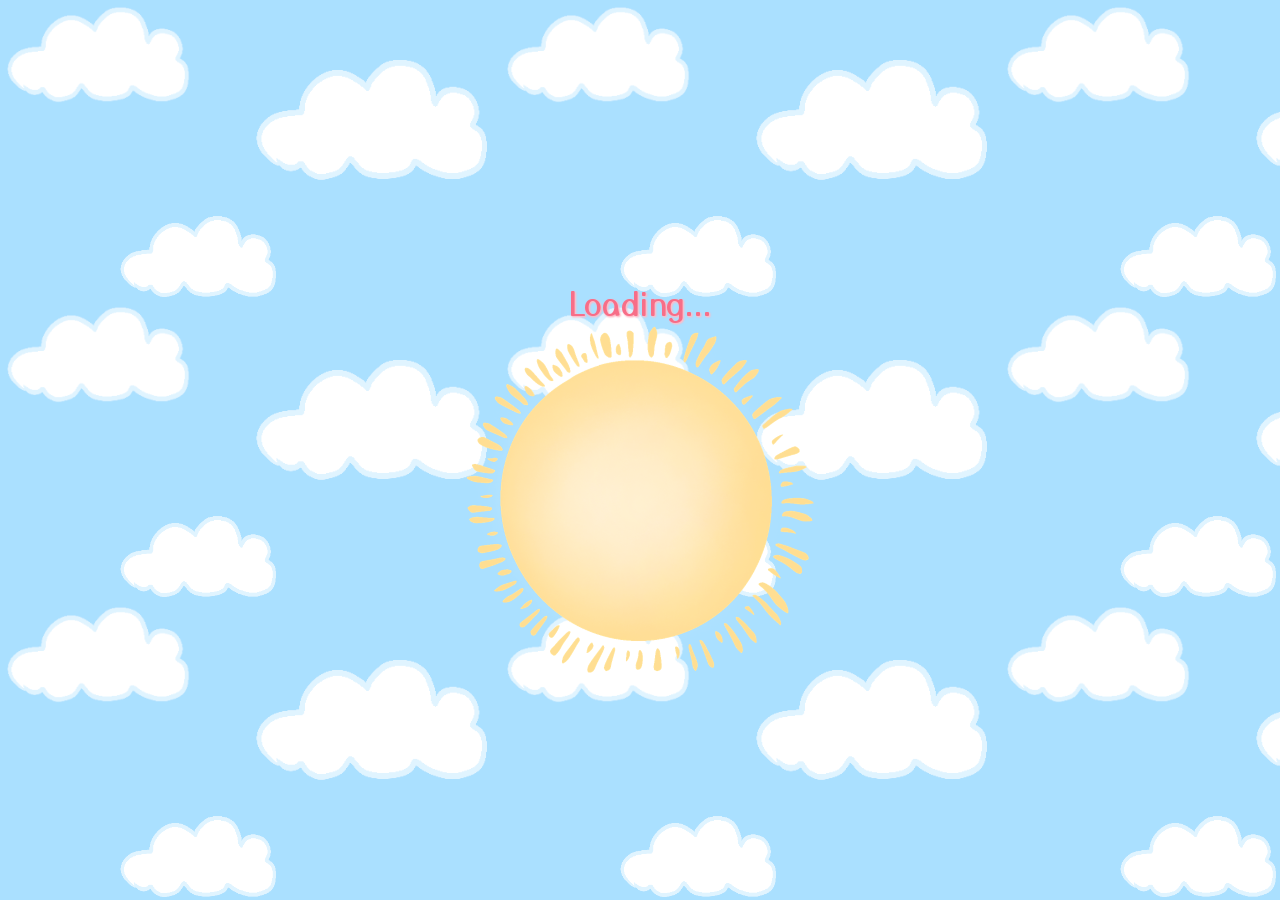
==== index.html @ f9530647 "rename" ====
<!DOCTYPE html>
<head>
    <link rel="preconnect" href="https://fonts.gstatic.com">
    <link href="https://fonts.googleapis.com/css2?family=Yusei+Magic&display=swap" rel="stylesheet">
    <link rel="stylesheet" href="https://cdnjs.cloudflare.com/ajax/libs/font-awesome/4.7.0/css/font-awesome.min.css">
    <link rel="stylesheet" href="lightVars.css">
    <link rel="stylesheet" href="main.css">
    <link rel="stylesheet" href="hamburger.css">
    <script src="https://alfital1.github.io/RixiStuff/sparkles.js" type="text/javascript"></script>
    <script src="main.js"></script>
</head>
<meta name="viewport" content="width=device-width, height=device-height, initial-scale=1.0">
<body>
    <div class="stage">
        <div class="box bounce-4">
            <span>Loading...</span>
            <img src="images/Light.png">
        </div>
    </div>
    <div class="websiteContent noDisplay">
        <header class="header">
            <div class="MenuTitle">
                <img src="images/titleLight.png">
            </div>
            <input class="menu-btn" type="checkbox" id="menu-btn" />
            <label class="menu-icon" for="menu-btn"><span class="navicon"></span></label>
            <div class="ModeToggle">
                <a id="ColorsToggle">
                    <span id="ModeText">
                        Dark Mode
                    </span>
                    <img src="images/modeLight.png">
                </a>
            </div>
            <ul class="menu">
              <li>
                <a href="#">
                    <span>Home</span>
                    <img src="images/CloudLight.png">
                </a>
              </li>
              <li>
                <a href="#AboutMe">
                    <span>About Me</span>
                    <img src="images/CloudLight.png">
                </a>
              </li>
              <li>
                <a href="#Portfolio">
                    <span>Portfolio</span>
                    <img src="images/CloudLight.png">
                </a>
              </li>
              <li>
                <a id="hrfContactMe">
                    <span>Contact Me</span>
                    <img src="images/CloudLight.png">
                </a>
              </li>
              <li>
                <a id="hrfSocials">
                    <span>Socials</span>
                    <img src="images/CloudLight.png">
                </a>
              </li>
            </ul>
            
        </header>

        <div class="Home">
            <div class="CharacterPic sparkles-always">
                <img src="images/characterLight.png">
            </div>
            <div class="MainContent sparkles-always">
                <img class="Sun" src="images/Light.png">
                <img class="HelloText" src="images/helloLight.png">
                <div class="HomeContent">
                    My Name is Tuire Nissinen
                    <br>
                    I'm a front end developer
                    <br>
                    based in Espoo, Finland.
                </div>
            </div>
        </div>

        <a name="AboutMe"></a>
        <div class="Divider"></div>
        <div class="AboutMe">
            <div class="HalfSunContainerTop">
                <img src="images/HalfLight.png">
                <span>About Me</span>
            </div>
            <div class="ContentHolder">
                <div class="Content">
                    <center><h1>Hello again!👋</h1></center>
                    <pre>
                        
My name is Tuire Nissinen. I am 29-year-old Front End Developer based in Espoo, Finland. I love learning and experimenting with new ways to move pixels around. On my free time you can find me on long walks with my dog🐶 or slashing noobs (very much being one myself🧙‍♀️) in Dota 2. With quite a bit of customer service experience aquired I can handle anybody. Don't be afraid to hit me up!
                    </pre>
                    <h2>🏫Education</h2>
                    <pre><ul class="UlStyle"><li>👩‍💻Currently studying Vocational Qualification in Business Information Technology at Taitotalo, Finland 2019-ongoing</li>   <li>💆‍♀️Certificate of Vocational Qualification in Beauty Care at Omnia, 120 credits, Finland, 2013-2015</li>  <li>👩‍🎓High School Graduate at Tapiolan Aikuislukio, Finland, 2010</li></ul>
                    </pre>
                    <h2>👩‍💼Work History</h2>
                    <pre><ul class="UlStyle"><li>🍑Sales Assistant, Alepa Supermarket, Finland 2010-2016</li>   <li>🛫Sales Executive, Aps Air Parts, Services & Supplies, Israel 2016-2019</li></ul></pre>
                </div>
            </div>
        </div>

        <a name="Portfolio"></a>
        <div class="Divider"></div>
        <div class="Portfolio">
            <div class="HalfSunContainerTop">
                <img src="images/HalfLight.png">
                <span>Portfolio</span>
            </div>
            <div class="ContentHolder">
                <div class="Content">
                    <div class="PortfolioImg">
                        <div>
                            <h1>See some of my work below. 👇</h1>
                            <br>
                        </div>
                        <div>
                            <a href="https://sugarixi.github.io/" target="_blank"><img src="images/portfoliopic1.png"></a>
                            <a href="https://tuirenissinen.github.io/" target="_blank"><img src="images/portfoliopic2.png"></a>
                            <img src="images/portfoliopicWIPLight.png">
                            <img src="images/portfoliopicWIPLight.png">
                            <img src="images/portfoliopicWIPLight.png">
                            <img src="images/portfoliopicWIPLight.png">
                        </div>
                    </div>
                </div>
            </div>
            <div class="BottomImg">
                <img src="images/BottompicLight.png">
            </div>
        </div>
        <div class="DividerSmall">
            © Graphics By Tuire Nissinen and <a href="https://www.instagram.com/devilyche/" target="_blank">Tia Falck</a>
        </div>

        <!-- The Modal -->
        <div id="myModal" class="modal">
            <!-- Modal content -->
            <form target="_blank" action="https://formsubmit.co/sugarixi@gmail.com" method="POST">
                <div class="modal-content">
                    <span class="close">&times;</span>
                    <div class="CloudContainer">
                        <span>Contact Me</span>
                        <img src="images/CloudLight.png">
                    </div>

                    <div class="InfoContainer">
                        <div class="Info">
                            <input type="text" placeholder="Name" name="Name" />
                            <input type="email" placeholder="Email" name="Email" />
                            <input type="text" placeholder="Phone" name="Phone" />
                        </div>
                        <div class="Info">
                            <textarea placeholder="Your Message" name="Message"></textarea>
                        </div>
                    </div>

                    <div class="ButtonsContainer">
                        <button type="submit">Submit</button>
                        <button type="reset">Clear</button>
                    </div>
                </div>
            </form>
        </div>
    </div>
</body>
</html>
---- lightVars.css ----
:root {
    --palette1: #FFDF9B;
    --palette2: #F76E88;
    --palette3: #FFBBC7;
    --palette4: #B6DFFF;
    --palette5: #E4F3FF;
    --palette6: #FFFFFF;
    --palette6op: #FFFFFF90;
    --bgWallpaper: url("images/wallpaperLight.png");
    --bgContactme: url("images/contactLight.png");
  }
---- main.css ----
html {
    scroll-behavior: smooth;
    font-family: 'Yusei Magic', sans-serif;
}

body {
    background-image: var(--bgWallpaper);
    height: 100vh;
    margin: 0;
    padding: 0;
}

::-webkit-scrollbar {
    width: 20px;
}

::-webkit-scrollbar-track {
    box-shadow: inset 0 0 5px var(--palette6);
}

::-webkit-scrollbar-thumb {
    background: var(--palette3);
}

::-webkit-scrollbar-thumb:hover {
    background: var(--palette2); 
}

a {
    cursor: pointer;
}

.TopMenu {
    background-color: var(--palette1);
    width: 100%;
    height: 10vh;
    display: flex;
    justify-content: space-between;
    position: fixed;
    top: 0;
    z-index: 2;
}

.MenuTitle {
    height: 100%;
    padding-left: 1vw;
}

.ModeToggle {
    height: 100%;
    display: flex;
    align-items: center;
    justify-content: center;
    padding-right: 1vw;
}

.Menu {
    width: 100%;
    height: 100%;
    display: flex;
    justify-content: space-evenly;
}

.Socials {
    background-color: var(--palette1);
    position: absolute;
    right: 0;
    top: 10vh;
    padding: 1vh 1vw;
    display: none;
    border-bottom-left-radius: 25%;
    border-bottom-right-radius: 25%;
}

.fa-facebook {
    background: #3B5998;
    color: white;
  }

.fa-instagram {
    background: #125688;
    color: white;
 }

.fa-linkedin {
    background: #007bb5;
    color: white;
}

.fa-whatsapp {
    background-color: #25d366;
    color: white;
}

.fa {
    padding: 20px;
    font-size: 30px;
    width: 30px;
    text-align: center;
    text-decoration: none;
    border-radius: 50%;
  }

.fa:hover {
    opacity: 0.7;
}

.Home {
    padding-top: 10vh;
    display: flex;
    align-items: center;
    justify-content: center;
    height: 85vh;
    position: relative;
}

.CharacterPic {
    padding-right: 3vw;
}

.MainContent {
    position: relative;
}

.Sun {
    position: absolute;
    top: 0;
    left: 0;
    z-index: -1;
}

.HelloText {
    padding-top: 5vh;
    padding-bottom: 5vh;
}

.HomeContent {
    display: flex;
    justify-content: center;
    font-size: min(4vw,4vh);
    color: var(--palette2);
    text-align: center;
    height: 30vh;
    text-shadow: 1px 1px 2px var(--palette3), 1px 1px 2px var(--palette3);   
}

.Menu a {
    position: relative;
    text-align: center;
}

.Menu a img{
    max-height: 9vh;
    max-width: 9vw;
}

.Menu a span{
    position: absolute;
    top: 50%;
    left: 50%;
    transform: translate(-50%, -50%);
    color: var(--palette2);
    font-size: 1.2rem;

}

.ModeToggle {
    float: right;
}

.ModeToggle a {
    position: relative;
    text-align: center;
}


.ModeToggle a img{
    max-height: 9vh;
    max-width: 11vw;
}

.ModeToggle a span {
    position: absolute;
    top: 50%;
    left: 50%;
    transform: translate(-50%, -50%);
    color: var(--palette6);
    text-shadow: 0px 0px 3px #000000;
}


.MenuTitle img{
    padding-top: 1vh;
    max-height: 9vh;
    max-width: 20vw;
    min-width: 200px;
    float: left;
}


.Divider {
    width: 100%;
    height: 10vh;
    background-color: var(--palette1);
}

.DividerSmall {
    width: 100%;
    height: 5vh;
    background-color: var(--palette1);
    color: var(--palette2);
    text-align: center;
    padding-top: 1vh;
}

.DividerSmall a{
    color: inherit;
}

.AboutMe {
    position: relative;
    min-height: 85vh;
    display: flex;
    justify-content: center;
}

.Portfolio {
    position: relative;
    min-height: 85vh;
    display: flex;
    justify-content: center;
}

.HalfSunContainerTop {
    position: absolute;
    top: 0;
    z-index: 1;
}

.HalfSunContainerTop img {
    vertical-align: top;
    transform: rotate(180deg);
}

.HalfSunContainerTop span{
    position: absolute;
    top: 20%;
    left: 50%;
    transform: translate(-50%, -50%);
    color: var(--palette2);
    font-size: 2.1rem;
    text-shadow: 1px 1px 2px var(--palette3), 1px 1px 2px var(--palette3);
}

.ContentHolder {
    min-height: 85vh;
    width: 70vw;
    background-color: var(--palette6op);
    overflow: auto;
}

.Content {
    padding: 15vh 3vw 10vh 3vw;
    color: var(--palette2);
    font-size: 1.5rem;
}

.PortfolioImg {
    display: flex;
    justify-content: center;
    align-items: center;
    flex-wrap: wrap;
}

.PortfolioImg img {
    margin: 1vh 2vw;
    width: unset;
    height: unset;
    border: 3px solid var(--palette2);
}

.BottomImg img{
    height: initial;
    width: 100%;
    position: absolute;
    bottom: 0;
    left: 0;
    z-index: -1;
}

/* The Modal (background) */
.modal {
  display: none; /* Hidden by default */
  position: fixed; /* Stay in place */
  z-index: 1; /* Sit on top */
  padding-top: 100px; /* Location of the box */
  left: 0;
  top: 0;
  width: 100%; /* Full width */
  height: 100%; /* Full height */
  overflow: auto; /* Enable scroll if needed */
  background-color: rgb(0,0,0); /* Fallback color */
  background-color: rgba(0,0,0,0.4); /* Black w/ opacity */
}

/* Modal Content */
.modal-content {
    position: relative;
    background-color: var(--palette4);
    background-image: var(--bgContactme);
    background-repeat: no-repeat;
    background-position: top;
    margin: auto;
    display: flex;
    flex-direction: column;
    justify-content: space-evenly;
    border: 5px solid var(--palette1);
    width: 70vw;
    height: 70vh;
    box-shadow: 0 4px 8px 0 rgba(0,0,0,0.2),0 6px 20px 0 rgba(0,0,0,0.19);
    -webkit-animation-name: animatetop;
    -webkit-animation-duration: 0.4s;
    animation-name: animatetop;
    animation-duration: 0.4s
}

/* Add Animation */
@-webkit-keyframes animatetop {
  from {top:-300px; opacity:0} 
  to {top:0; opacity:1}
}

@keyframes animatetop {
  from {top:-300px; opacity:0}
  to {top:0; opacity:1}
}

/* The Close Button */
.close {
  color: white;
  font-size: 28px;
  font-weight: bold;
  align-self: flex-end;
  position: absolute;
  top: 0;
  padding-right: 1vw;
}

.close:hover,
.close:focus {
  color: var(--palette2);
  text-decoration: none;
  cursor: pointer;
}

.character {
    opacity: 0.3;
    position: absolute;
    z-index: 0;
}

.CloudContainer {
    z-index: 2;
    position: relative;
    height: 10vh;
}

.CloudContainer span {
    left: 50%;
    top: 35%;
    transform: translate(-50%, -50%);
    position: absolute;
    color: var(--palette2);
    z-index: 1;
    font-size: 2rem;
}

.CloudContainer img {
    left: 50%;
    top: 30%;
    width: fit-content;
    height: fit-content;
    transform: translate(-50%, -50%);
    position: absolute;
}

.InfoContainer {
    display: flex;
    justify-content: space-evenly;
    height: 30vh;
}

.Info {
    width: 30vw;
    height: 100%;
    display: flex;
    flex-direction: column;
    justify-content: space-between;
}

.Info input {
    height: 5vh;
    color: var(--palette2);
    border: 2px solid var(--palette2);
    font-size: 2rem;
}

::placeholder { /* Chrome, Firefox, Opera, Safari 10.1+ */
    color: var(--palette2);
    opacity: 1; /* Firefox */
}
  
:-ms-input-placeholder { /* Internet Explorer 10-11 */
    color: var(--palette2);
}

::-ms-input-placeholder { /* Microsoft Edge */
    color: var(--palette2);
}


.Info textarea {
    resize: none;
    height: 100%;
    color: var(--palette2);
    border: 2px solid var(--palette2);
    font-size: 2rem;
}

.ButtonsContainer {
    display: flex;
    justify-content: space-evenly;
}

.ButtonsContainer button {
    height: 5vh;
    color: var(--palette2);
    border: 2px solid var(--palette2);
    font-size: 2rem;
}

img {
    width: 100%;
    height: 100%;
}


/********loading screen.... yearight***********/
.stage {
    display: flex;
    height: 75%;
    width: 100%;
}
.box {
    align-self: flex-end;
    animation-duration: 1.5s;
    animation-iteration-count: infinite;
    margin: 0 auto 0 auto;
    transform-origin: bottom;
    display: flex;
    justify-content: center;    
    align-items: center;
    flex-direction: column;
    font-size: 2rem;
    color: var(--palette2);
    font-size: 2rem;
    text-shadow: 1px 1px 2px var(--palette3), 1px 1px 2px var(--palette3);
}
.box img {
    height: 50%;
    width: 50%;
}
.bounce-4 {
    animation-name: bounce-4;
    animation-timing-function: ease;
}
@keyframes bounce-4 {
    0%   { transform: scale(1,1)    translateY(0); }
    25%  { transform: scale(1.1,.9) translateY(0); }
    55%  { transform: scale(.9,1.1) translateY(-100px); }
    75%  { transform: scale(1,1)    translateY(0); }
    100% { transform: scale(1,1)    translateY(0); }
}

.noDisplay {
    display: none;
}

.websiteContent {
    animation: fadeIn ease 1s;
    -webkit-animation: fadeIn ease 1s;
    -moz-animation: fadeIn ease 1s;
    -o-animation: fadeIn ease 1s;
    -ms-animation: fadeIn ease 1s;
}

@keyframes fadeIn {
    0% {opacity:0;}
    100% {opacity:1;}
    }

@media (max-width: 70em) {
    .CharacterPic {
        display: none;
    }
    .ContentHolder {
        width: 100vw;
    }
    .ModeToggle {
        padding-top: 10px;
    }
}

pre {
    white-space: pre-wrap;       /* Since CSS 2.1 */
    white-space: -moz-pre-wrap;  /* Mozilla, since 1999 */
    white-space: -pre-wrap;      /* Opera 4-6 */
    white-space: -o-pre-wrap;    /* Opera 7 */
    word-wrap: break-word;       /* Internet Explorer 5.5+ */
    font-family: inherit;
}

.UlStyle {
    list-style: none;
}
---- hamburger.css ----
/* header */
  
  .header {
    background-color: var(--palette1);
    box-shadow: 1px 1px 4px 0 rgba(0,0,0,.1);
    position: fixed;
    width: 100%;
    z-index: 3;
  }
  
  .header ul {
    margin: 0;
    padding: 0;
    list-style: none;
    overflow: hidden;
    background-color: var(--palette1);
  }
  
  .header li a {
    display: block;
    padding: 20px 20px;
    text-decoration: none;
  }
  
  .header li a:hover,
  .header .menu-btn:hover {
    background-color: var(--palette1);
  }
  
  .header .logo {
    display: block;
    float: left;
    font-size: 2em;
    padding: 10px 20px;
    text-decoration: none;
  }
  
  /* menu */
  
  .header .menu {
    clear: both;
    max-height: 0;
    transition: max-height .2s ease-out;
  }
  
  /* menu icon */
  
  .header .menu-icon {
    cursor: pointer;
    display: inline-block;
    float: right;
    padding: 28px 20px;
    position: relative;
    user-select: none;
  }
  
  .header .menu-icon .navicon {
    background: var(--palette3);
    display: block;
    height: 2px;
    position: relative;
    transition: background .2s ease-out;
    width: 18px;
  }
  
  .header .menu-icon .navicon:before,
  .header .menu-icon .navicon:after {
    background: var(--palette3);
    content: '';
    display: block;
    height: 100%;
    position: absolute;
    transition: all .2s ease-out;
    width: 100%;
  }
  
  .header .menu-icon .navicon:before {
    top: 5px;
  }
  
  .header .menu-icon .navicon:after {
    top: -5px;
  }
  
  /* menu btn */
  
  .header .menu-btn {
    display: none;
  }
  
  .header .menu-btn:checked ~ .menu {
    max-height: 100vh;
  }
  
  .header .menu-btn:checked ~ .menu-icon .navicon {
    background: transparent;
  }
  
  .header .menu-btn:checked ~ .menu-icon .navicon:before {
    transform: rotate(-45deg);
  }
  
  .header .menu-btn:checked ~ .menu-icon .navicon:after {
    transform: rotate(45deg);
  }
  
  .header .menu-btn:checked ~ .menu-icon:not(.steps) .navicon:before,
  .header .menu-btn:checked ~ .menu-icon:not(.steps) .navicon:after {
    top: 0;
  }
  
  /* 70em = 1120px */
  
  @media (min-width: 70em) {
    .header li {
      float: left;
    }
    .header li a {
      padding: 0;
    }
    .header .menu {
      clear: none;
      float: right;
      max-height: none;
    }
    .header .menu-icon {
      display: none;
    }
  }
  
.menu a {
    position: relative;
    text-align: center;
}

.menu a img{
    max-height: 9vh;
    max-width: 9vw;
}

.menu a span{
    position: absolute;
    top: 50%;
    left: 50%;
    transform: translate(-50%, -50%);
    color: var(--palette2);
    font-size: 1.2rem;

}
@media (max-width: 70em) {
    .menu a img {
        max-width: 20vw;
    }
}
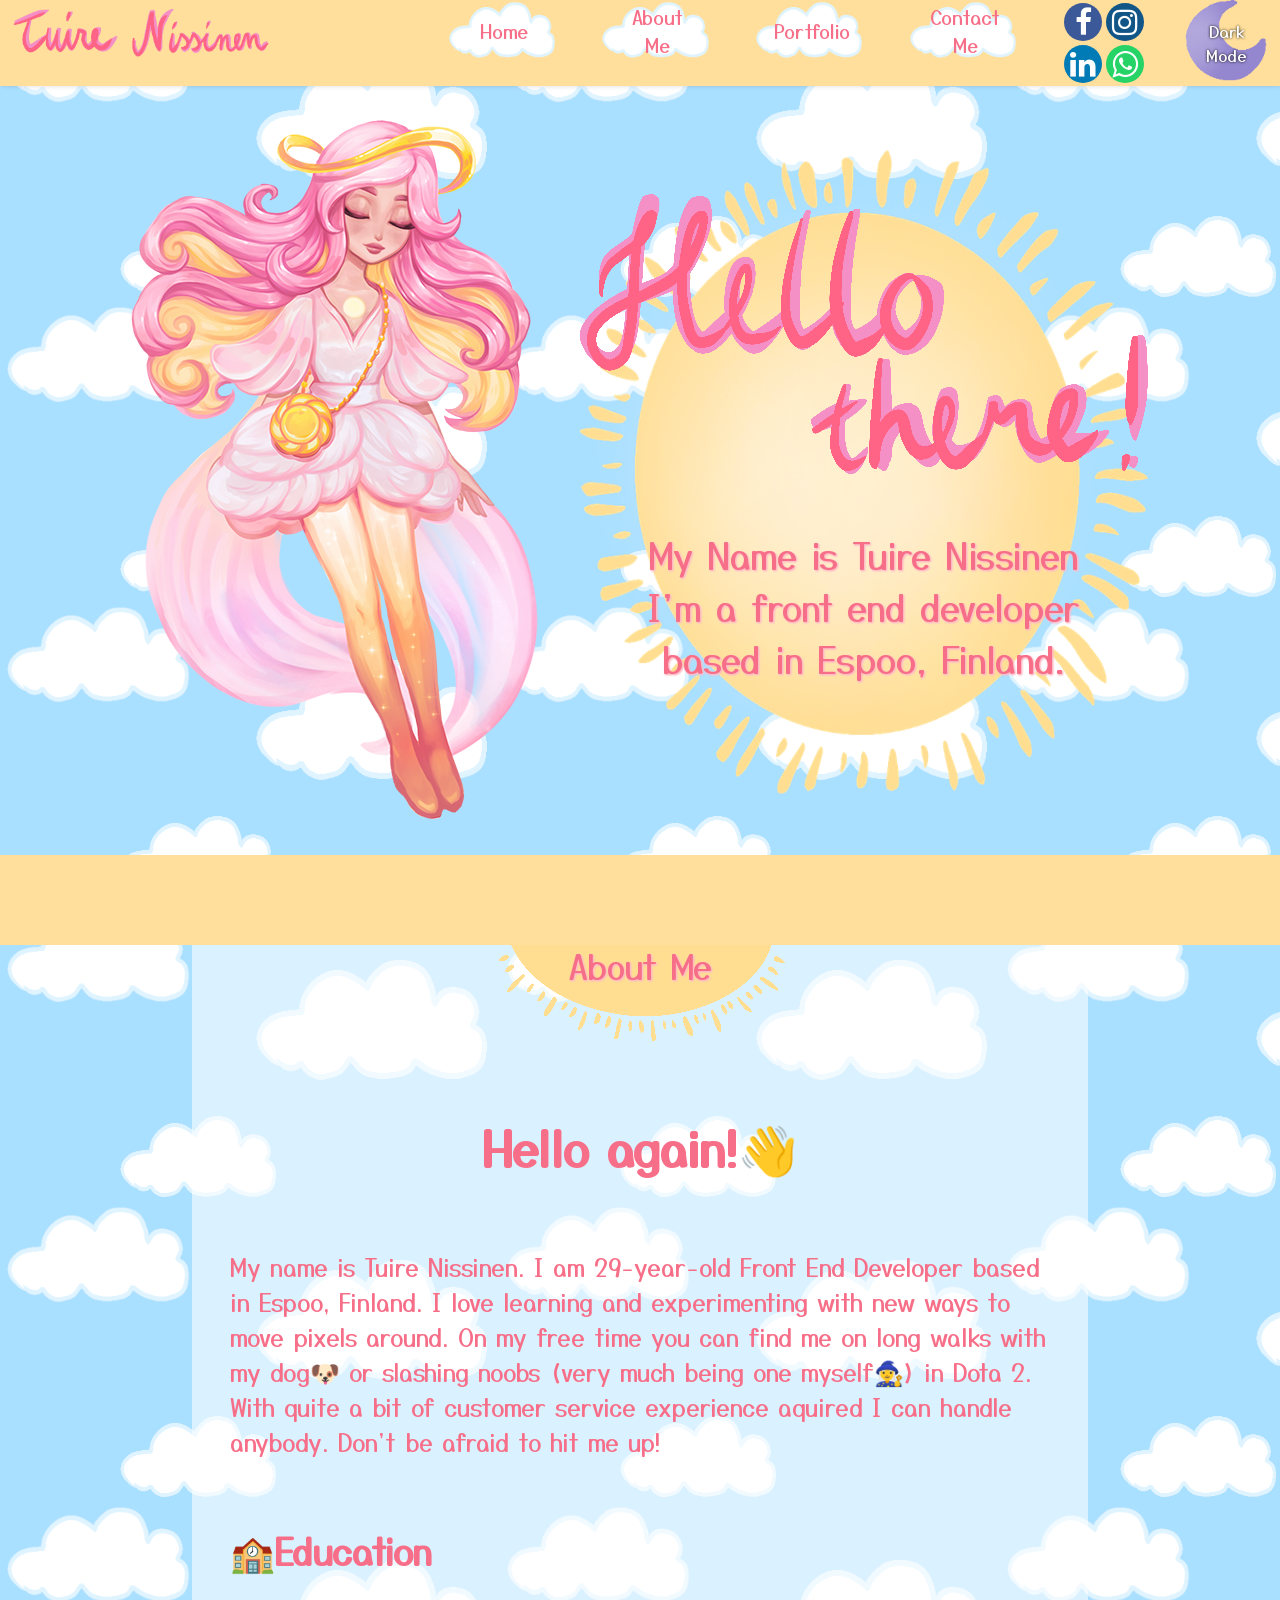
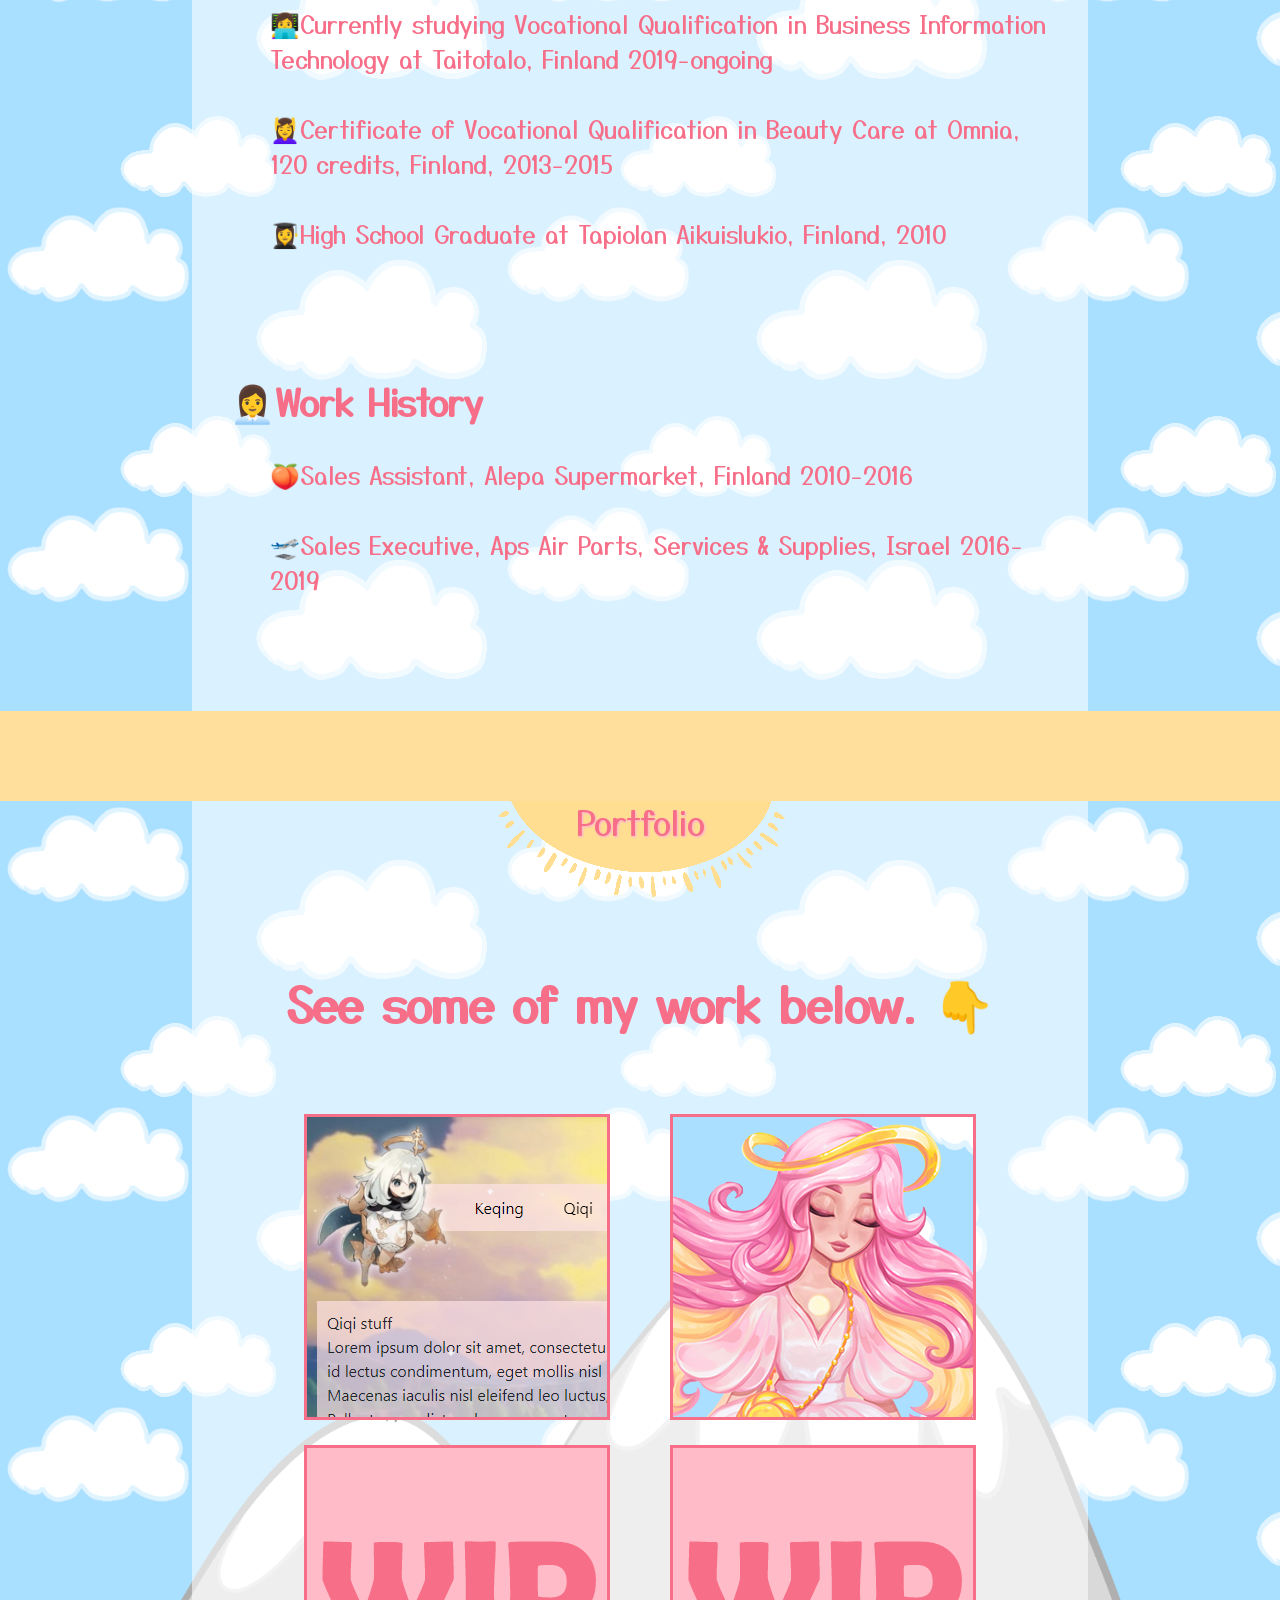
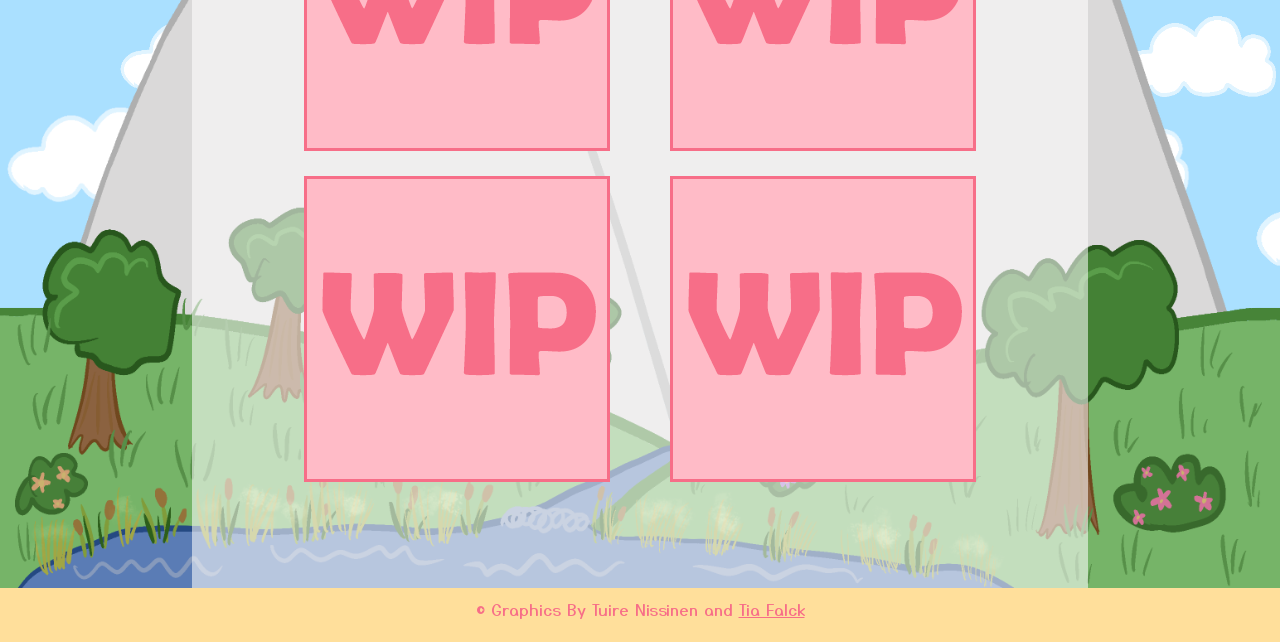
==== commit 3961d94d: "remove loading" ====
--- a/index.html
+++ b/index.html
@@ -11,13 +11,7 @@
 </head>
 <meta name="viewport" content="width=device-width, height=device-height, initial-scale=1.0">
 <body>
-    <div class="stage">
-        <div class="box bounce-4">
-            <span>Loading...</span>
-            <img src="images/Light.png">
-        </div>
-    </div>
-    <div class="websiteContent noDisplay">
+    <div class="websiteContent">
         <header class="header">
             <div class="MenuTitle">
                 <img src="images/titleLight.png">
@@ -58,10 +52,26 @@
                 </a>
               </li>
               <li>
-                <a id="hrfSocials">
-                    <span>Socials</span>
-                    <img src="images/CloudLight.png">
-                </a>
+                <div class="SocialsContainer">
+                    <table>
+                        <tr>
+                            <td>
+                                <a href="https://www.facebook.com/tuire.nissinen.9" target="_blank" class="fa fa-facebook"></a>
+                            </td>
+                            <td>
+                                <a href="https://www.instagram.com/sugarixi/" target="_blank" class="fa fa-instagram"></a>
+                            </td>
+                        </tr>
+                        <tr>
+                            <td>
+                                <a href="https://www.linkedin.com/in/tuire-nissinen-284756204/" target="_blank" class="fa fa-linkedin"></a>
+                            </td>
+                            <td>
+                                <a href="https://wa.me/358452542229" target="_blank" class="fa fa-whatsapp"></a>
+                            </td>
+                        </tr>
+                    </table>
+                </div>
               </li>
             </ul>
             
@@ -71,7 +81,7 @@
             <div class="CharacterPic sparkles-always">
                 <img src="images/characterLight.png">
             </div>
-            <div class="MainContent sparkles-always">
+            <div class="MainContent">
                 <img class="Sun" src="images/Light.png">
                 <img class="HelloText" src="images/helloLight.png">
                 <div class="HomeContent">
@@ -143,7 +153,7 @@
         <!-- The Modal -->
         <div id="myModal" class="modal">
             <!-- Modal content -->
-            <form target="_blank" action="https://formsubmit.co/sugarixi@gmail.com" method="POST">
+            <form target="_blank" action="https://formsubmit.co/f6f50882507d473a5b1bf310922e50ae " method="POST">
                 <div class="modal-content">
                     <span class="close">&times;</span>
                     <div class="CloudContainer">
--- a/main.css
+++ b/main.css
@@ -61,15 +61,13 @@
     justify-content: space-evenly;
 }
 
-.Socials {
-    background-color: var(--palette1);
-    position: absolute;
-    right: 0;
-    top: 10vh;
-    padding: 1vh 1vw;
-    display: none;
-    border-bottom-left-radius: 25%;
-    border-bottom-right-radius: 25%;
+.SocialsContainer {
+    display: flex;
+    justify-content: center;
+}
+
+.SocialsContainer a {
+    padding: 4px !important;
 }
 
 .fa-facebook {
@@ -144,26 +142,6 @@
     text-shadow: 1px 1px 2px var(--palette3), 1px 1px 2px var(--palette3);   
 }
 
-.Menu a {
-    position: relative;
-    text-align: center;
-}
-
-.Menu a img{
-    max-height: 9vh;
-    max-width: 9vw;
-}
-
-.Menu a span{
-    position: absolute;
-    top: 50%;
-    left: 50%;
-    transform: translate(-50%, -50%);
-    color: var(--palette2);
-    font-size: 1.2rem;
-
-}
-
 .ModeToggle {
     float: right;
 }
@@ -173,6 +151,9 @@
     text-align: center;
 }
 
+.menu li {
+    padding-right: 3vw;
+}
 
 .ModeToggle a img{
     max-height: 9vh;
@@ -270,6 +251,7 @@
     justify-content: center;
     align-items: center;
     flex-wrap: wrap;
+    text-align: center;
 }
 
 .PortfolioImg img {
@@ -277,6 +259,10 @@
     width: unset;
     height: unset;
     border: 3px solid var(--palette2);
+}
+
+.PortfolioImg img:hover {
+    opacity: 0.5;
 }
 
 .BottomImg img{
@@ -344,6 +330,7 @@
   position: absolute;
   top: 0;
   padding-right: 1vw;
+  z-index: 3;
 }
 
 .close:hover,
@@ -363,6 +350,7 @@
     z-index: 2;
     position: relative;
     height: 10vh;
+    text-align: center;
 }
 
 .CloudContainer span {
@@ -402,7 +390,8 @@
     height: 5vh;
     color: var(--palette2);
     border: 2px solid var(--palette2);
-    font-size: 2rem;
+    font-size: 2em;
+    background-color: var(--palette6);
 }
 
 ::placeholder { /* Chrome, Firefox, Opera, Safari 10.1+ */
@@ -425,6 +414,7 @@
     color: var(--palette2);
     border: 2px solid var(--palette2);
     font-size: 2rem;
+    background-color: var(--palette6);
 }
 
 .ButtonsContainer {
@@ -437,67 +427,13 @@
     color: var(--palette2);
     border: 2px solid var(--palette2);
     font-size: 2rem;
+    background-color: var(--palette6);
 }
 
 img {
     width: 100%;
     height: 100%;
 }
-
-
-/********loading screen.... yearight***********/
-.stage {
-    display: flex;
-    height: 75%;
-    width: 100%;
-}
-.box {
-    align-self: flex-end;
-    animation-duration: 1.5s;
-    animation-iteration-count: infinite;
-    margin: 0 auto 0 auto;
-    transform-origin: bottom;
-    display: flex;
-    justify-content: center;    
-    align-items: center;
-    flex-direction: column;
-    font-size: 2rem;
-    color: var(--palette2);
-    font-size: 2rem;
-    text-shadow: 1px 1px 2px var(--palette3), 1px 1px 2px var(--palette3);
-}
-.box img {
-    height: 50%;
-    width: 50%;
-}
-.bounce-4 {
-    animation-name: bounce-4;
-    animation-timing-function: ease;
-}
-@keyframes bounce-4 {
-    0%   { transform: scale(1,1)    translateY(0); }
-    25%  { transform: scale(1.1,.9) translateY(0); }
-    55%  { transform: scale(.9,1.1) translateY(-100px); }
-    75%  { transform: scale(1,1)    translateY(0); }
-    100% { transform: scale(1,1)    translateY(0); }
-}
-
-.noDisplay {
-    display: none;
-}
-
-.websiteContent {
-    animation: fadeIn ease 1s;
-    -webkit-animation: fadeIn ease 1s;
-    -moz-animation: fadeIn ease 1s;
-    -o-animation: fadeIn ease 1s;
-    -ms-animation: fadeIn ease 1s;
-}
-
-@keyframes fadeIn {
-    0% {opacity:0;}
-    100% {opacity:1;}
-    }
 
 @media (max-width: 70em) {
     .CharacterPic {
@@ -509,6 +445,9 @@
     .ModeToggle {
         padding-top: 10px;
     }
+    .HomeContent {
+        font-size: min(6vw,6vh);
+    }
 }
 
 pre {
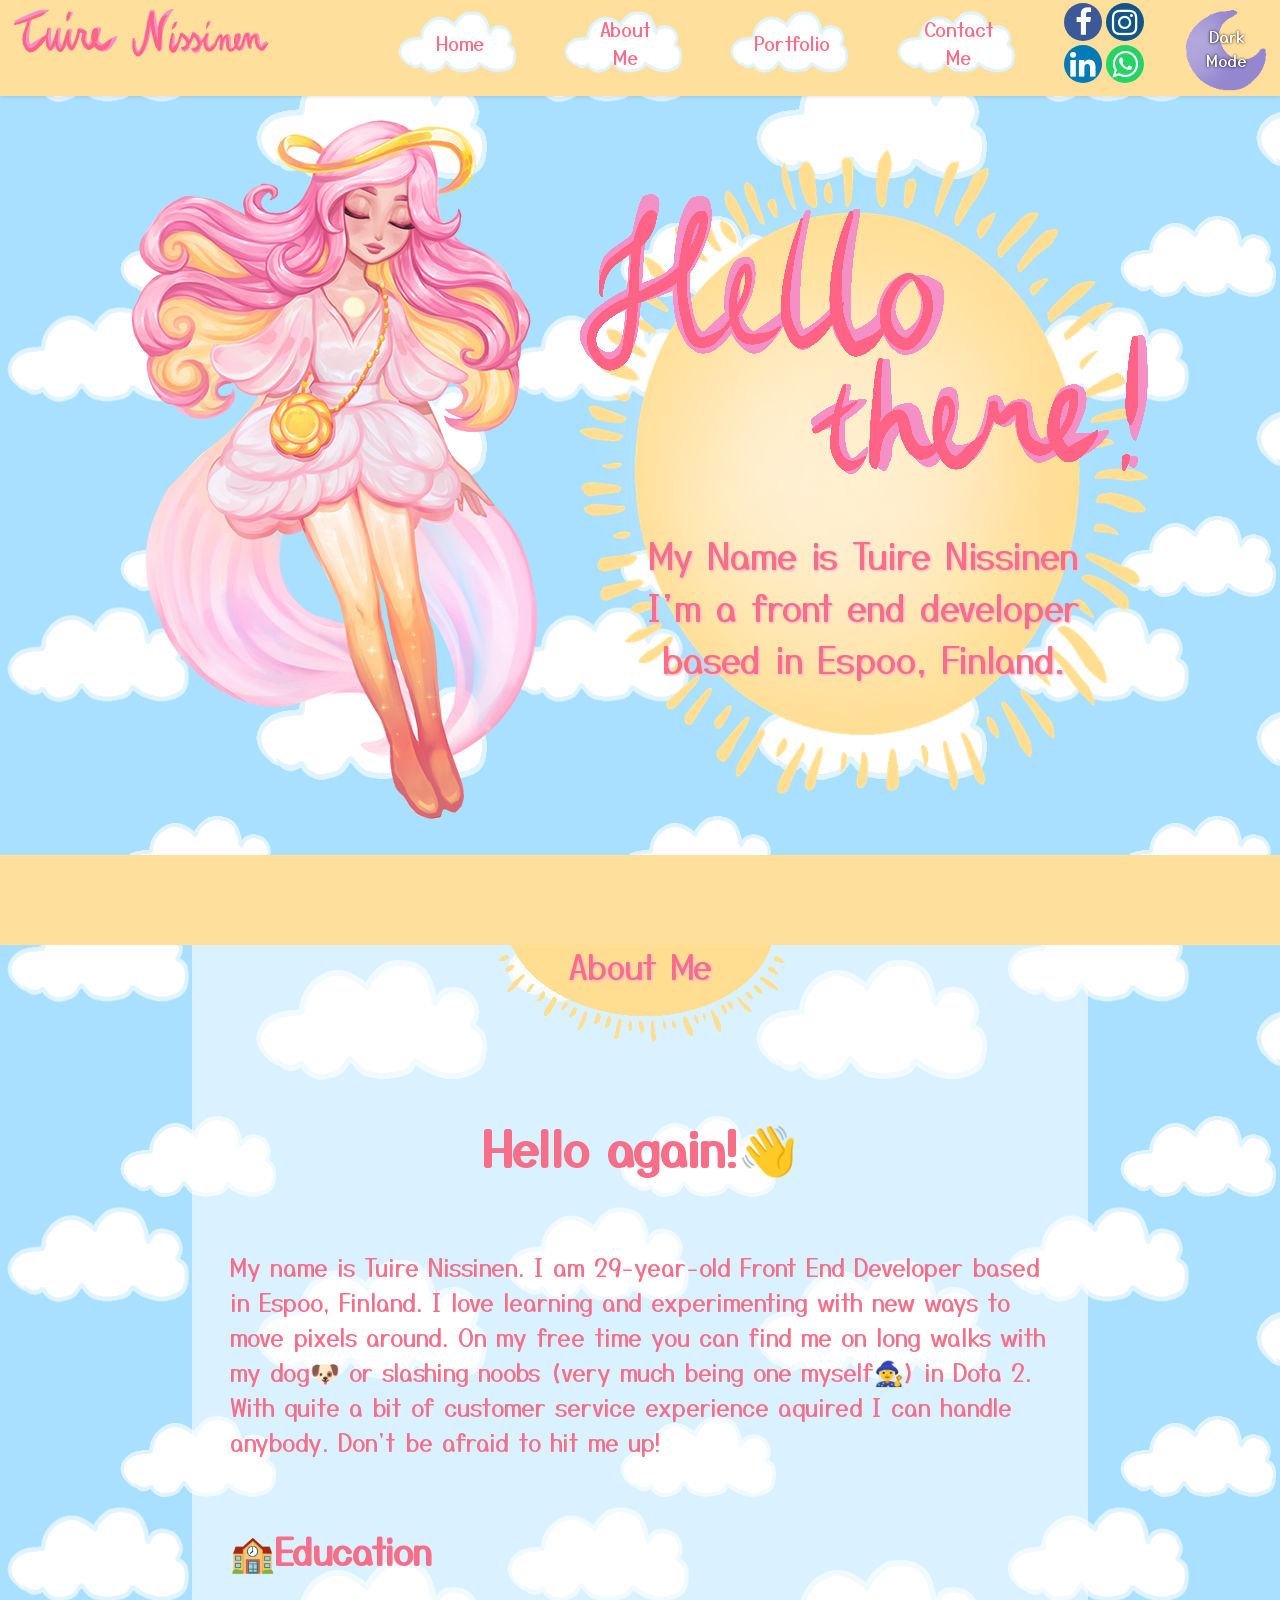
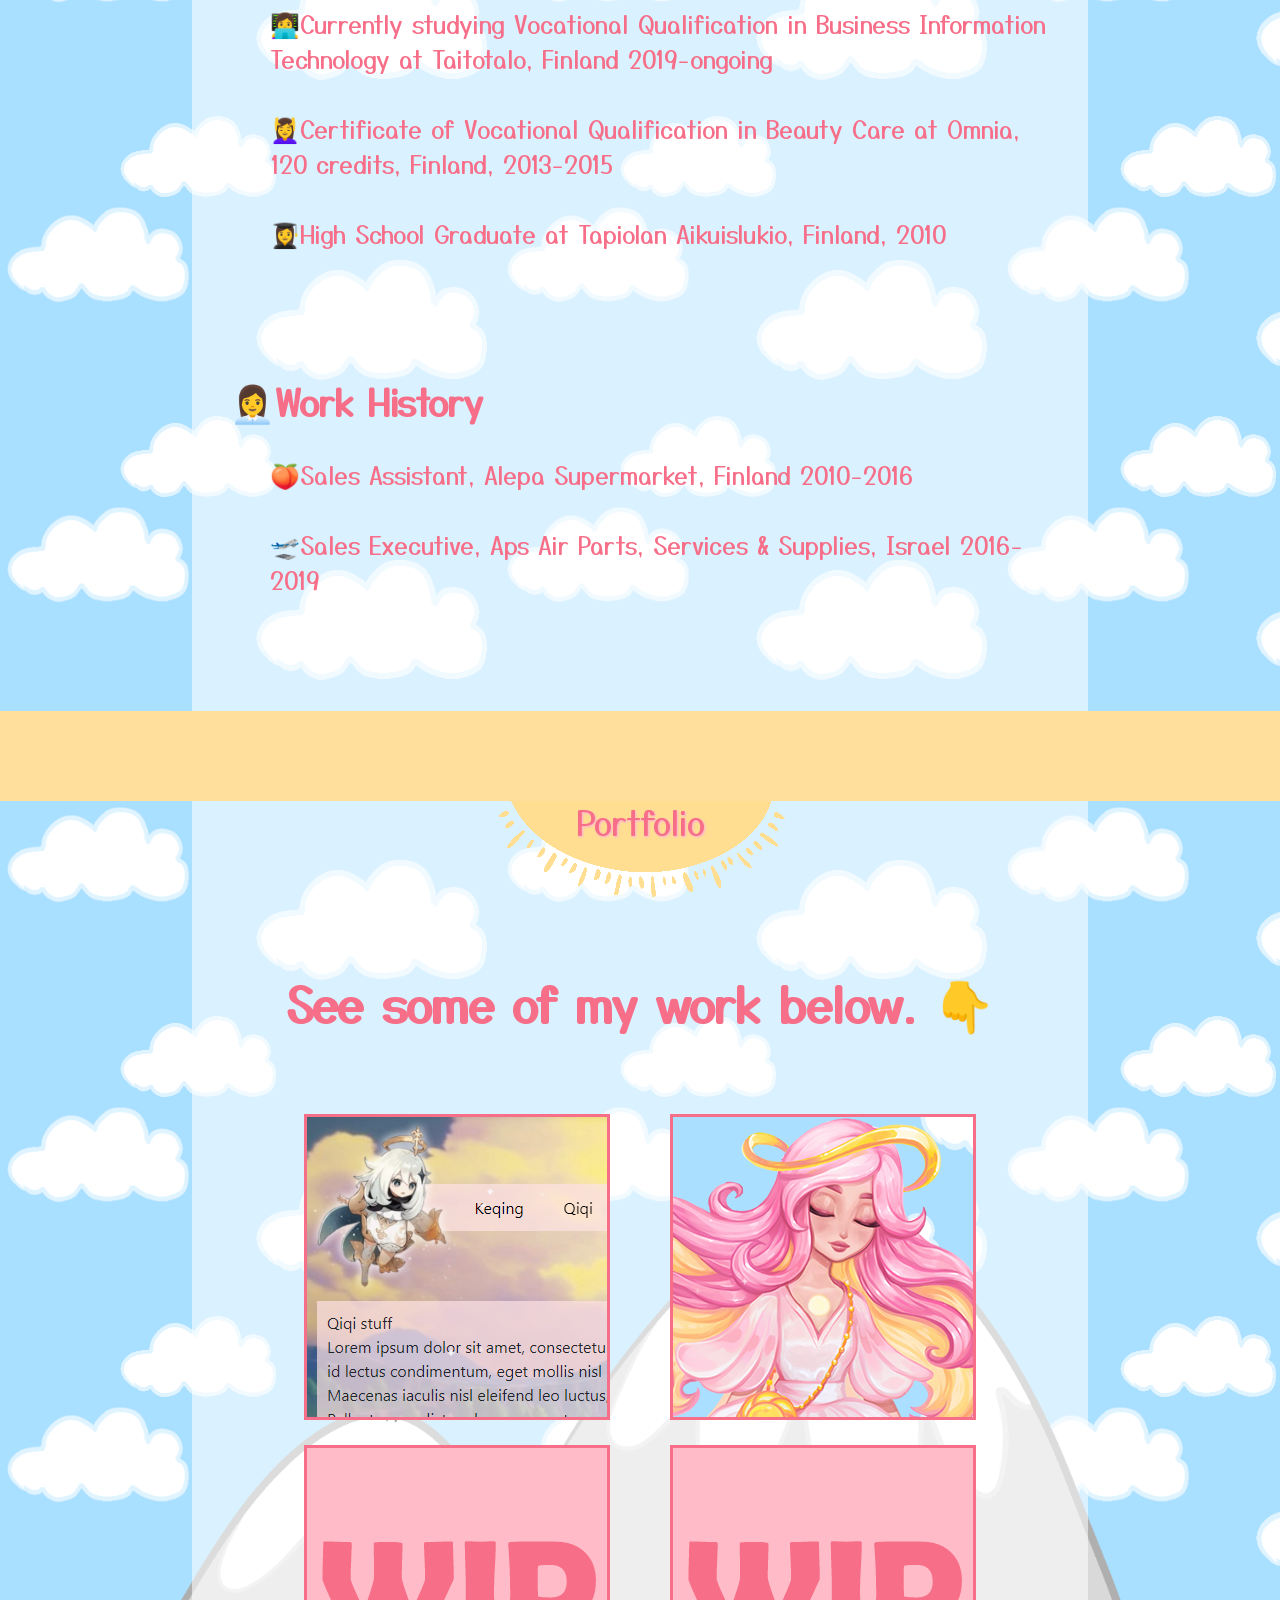
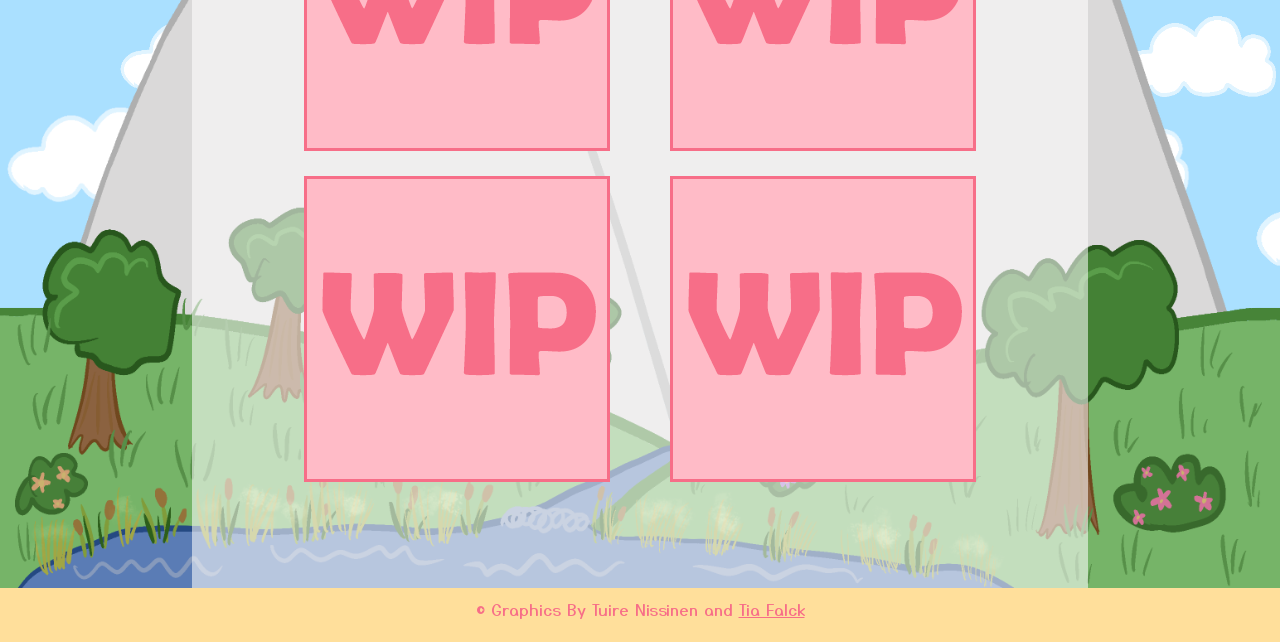
==== commit d3711827: "fixes" ====
--- a/index.html
+++ b/index.html
@@ -1,20 +1,23 @@
 <!DOCTYPE html>
+<html lang="en">
 <head>
+    <title>Tuire Nissinen Portfolio</title>
     <link rel="preconnect" href="https://fonts.gstatic.com">
     <link href="https://fonts.googleapis.com/css2?family=Yusei+Magic&display=swap" rel="stylesheet">
     <link rel="stylesheet" href="https://cdnjs.cloudflare.com/ajax/libs/font-awesome/4.7.0/css/font-awesome.min.css">
     <link rel="stylesheet" href="lightVars.css">
     <link rel="stylesheet" href="main.css">
     <link rel="stylesheet" href="hamburger.css">
-    <script src="https://alfital1.github.io/RixiStuff/sparkles.js" type="text/javascript"></script>
+    <script src="https://alfital1.github.io/RixiStuff/sparkles.js"></script>
     <script src="main.js"></script>
+    <meta name="viewport" content="width=device-width, height=device-height, initial-scale=1.0">
 </head>
-<meta name="viewport" content="width=device-width, height=device-height, initial-scale=1.0">
+
 <body>
     <div class="websiteContent">
         <header class="header">
             <div class="MenuTitle">
-                <img src="images/titleLight.png">
+                <img src="images/titleLight.png" alt="Title">
             </div>
             <input class="menu-btn" type="checkbox" id="menu-btn" />
             <label class="menu-icon" for="menu-btn"><span class="navicon"></span></label>
@@ -23,32 +26,32 @@
                     <span id="ModeText">
                         Dark Mode
                     </span>
-                    <img src="images/modeLight.png">
+                    <img src="images/modeLight.png" alt="Mode Toggle">
                 </a>
             </div>
             <ul class="menu">
               <li>
                 <a href="#">
                     <span>Home</span>
-                    <img src="images/CloudLight.png">
+                    <img src="images/CloudLight.png" alt="Cloud">
                 </a>
               </li>
               <li>
                 <a href="#AboutMe">
                     <span>About Me</span>
-                    <img src="images/CloudLight.png">
+                    <img src="images/CloudLight.png" alt="Cloud">
                 </a>
               </li>
               <li>
                 <a href="#Portfolio">
                     <span>Portfolio</span>
-                    <img src="images/CloudLight.png">
+                    <img src="images/CloudLight.png" alt="Cloud">
                 </a>
               </li>
               <li>
                 <a id="hrfContactMe">
                     <span>Contact Me</span>
-                    <img src="images/CloudLight.png">
+                    <img src="images/CloudLight.png" alt="Cloud">
                 </a>
               </li>
               <li>
@@ -79,11 +82,11 @@
 
         <div class="Home">
             <div class="CharacterPic sparkles-always">
-                <img src="images/characterLight.png">
+                <img src="images/characterLight.png" alt="Character">
             </div>
             <div class="MainContent">
-                <img class="Sun" src="images/Light.png">
-                <img class="HelloText" src="images/helloLight.png">
+                <img class="Sun" src="images/Light.png" alt="Sun">
+                <img class="HelloText" src="images/helloLight.png" alt="Hello there!">
                 <div class="HomeContent">
                     My Name is Tuire Nissinen
                     <br>
@@ -94,11 +97,11 @@
             </div>
         </div>
 
-        <a name="AboutMe"></a>
+        <a id="AboutMe"></a>
         <div class="Divider"></div>
         <div class="AboutMe">
             <div class="HalfSunContainerTop">
-                <img src="images/HalfLight.png">
+                <img src="images/HalfLight.png" alt="Half sun">
                 <span>About Me</span>
             </div>
             <div class="ContentHolder">
@@ -117,11 +120,11 @@
             </div>
         </div>
 
-        <a name="Portfolio"></a>
+        <a id="Portfolio"></a>
         <div class="Divider"></div>
         <div class="Portfolio">
             <div class="HalfSunContainerTop">
-                <img src="images/HalfLight.png">
+                <img src="images/HalfLight.png" alt="Half sun">
                 <span>Portfolio</span>
             </div>
             <div class="ContentHolder">
@@ -132,18 +135,18 @@
                             <br>
                         </div>
                         <div>
-                            <a href="https://sugarixi.github.io/" target="_blank"><img src="images/portfoliopic1.png"></a>
-                            <a href="https://tuirenissinen.github.io/" target="_blank"><img src="images/portfoliopic2.png"></a>
-                            <img src="images/portfoliopicWIPLight.png">
-                            <img src="images/portfoliopicWIPLight.png">
-                            <img src="images/portfoliopicWIPLight.png">
-                            <img src="images/portfoliopicWIPLight.png">
+                            <a href="https://sugarixi.github.io/" target="_blank"><img src="images/portfoliopic1.png" alt="Link"></a>
+                            <a href="https://tuirenissinen.github.io/" target="_blank"><img src="images/portfoliopic2.png" alt="Link"></a>
+                            <img src="images/portfoliopicWIPLight.png" alt="WIP">
+                            <img src="images/portfoliopicWIPLight.png" alt="WIP">
+                            <img src="images/portfoliopicWIPLight.png" alt="WIP">
+                            <img src="images/portfoliopicWIPLight.png" alt="WIP">
                         </div>
                     </div>
                 </div>
             </div>
             <div class="BottomImg">
-                <img src="images/BottompicLight.png">
+                <img src="images/BottompicLight.png" alt="Scenery picture">
             </div>
         </div>
         <div class="DividerSmall">
@@ -158,7 +161,7 @@
                     <span class="close">&times;</span>
                     <div class="CloudContainer">
                         <span>Contact Me</span>
-                        <img src="images/CloudLight.png">
+                        <img src="images/CloudLight.png" alt="Cloud">
                     </div>
 
                     <div class="InfoContainer">
--- a/main.css
+++ b/main.css
@@ -149,6 +149,7 @@
 .ModeToggle a {
     position: relative;
     text-align: center;
+    padding-top: 10px;
 }
 
 .menu li {
@@ -278,7 +279,7 @@
 .modal {
   display: none; /* Hidden by default */
   position: fixed; /* Stay in place */
-  z-index: 1; /* Sit on top */
+  z-index: 3; /* Sit on top */
   padding-top: 100px; /* Location of the box */
   left: 0;
   top: 0;
--- a/hamburger.css
+++ b/hamburger.css
@@ -18,7 +18,7 @@
   
   .header li a {
     display: block;
-    padding: 20px 20px;
+    padding: 0px 20px;
     text-decoration: none;
   }
   
@@ -127,6 +127,11 @@
       display: none;
     }
   }
+
+.menu {
+  display: flex;
+  align-items: center;
+}
   
 .menu a {
     position: relative;
@@ -134,8 +139,7 @@
 }
 
 .menu a img{
-    max-height: 9vh;
-    max-width: 9vw;
+    max-width: 10vw;
 }
 
 .menu a span{
@@ -151,4 +155,9 @@
     .menu a img {
         max-width: 20vw;
     }
+
+    .menu {
+      display: block;
+      align-items: unset;
+    }
 }
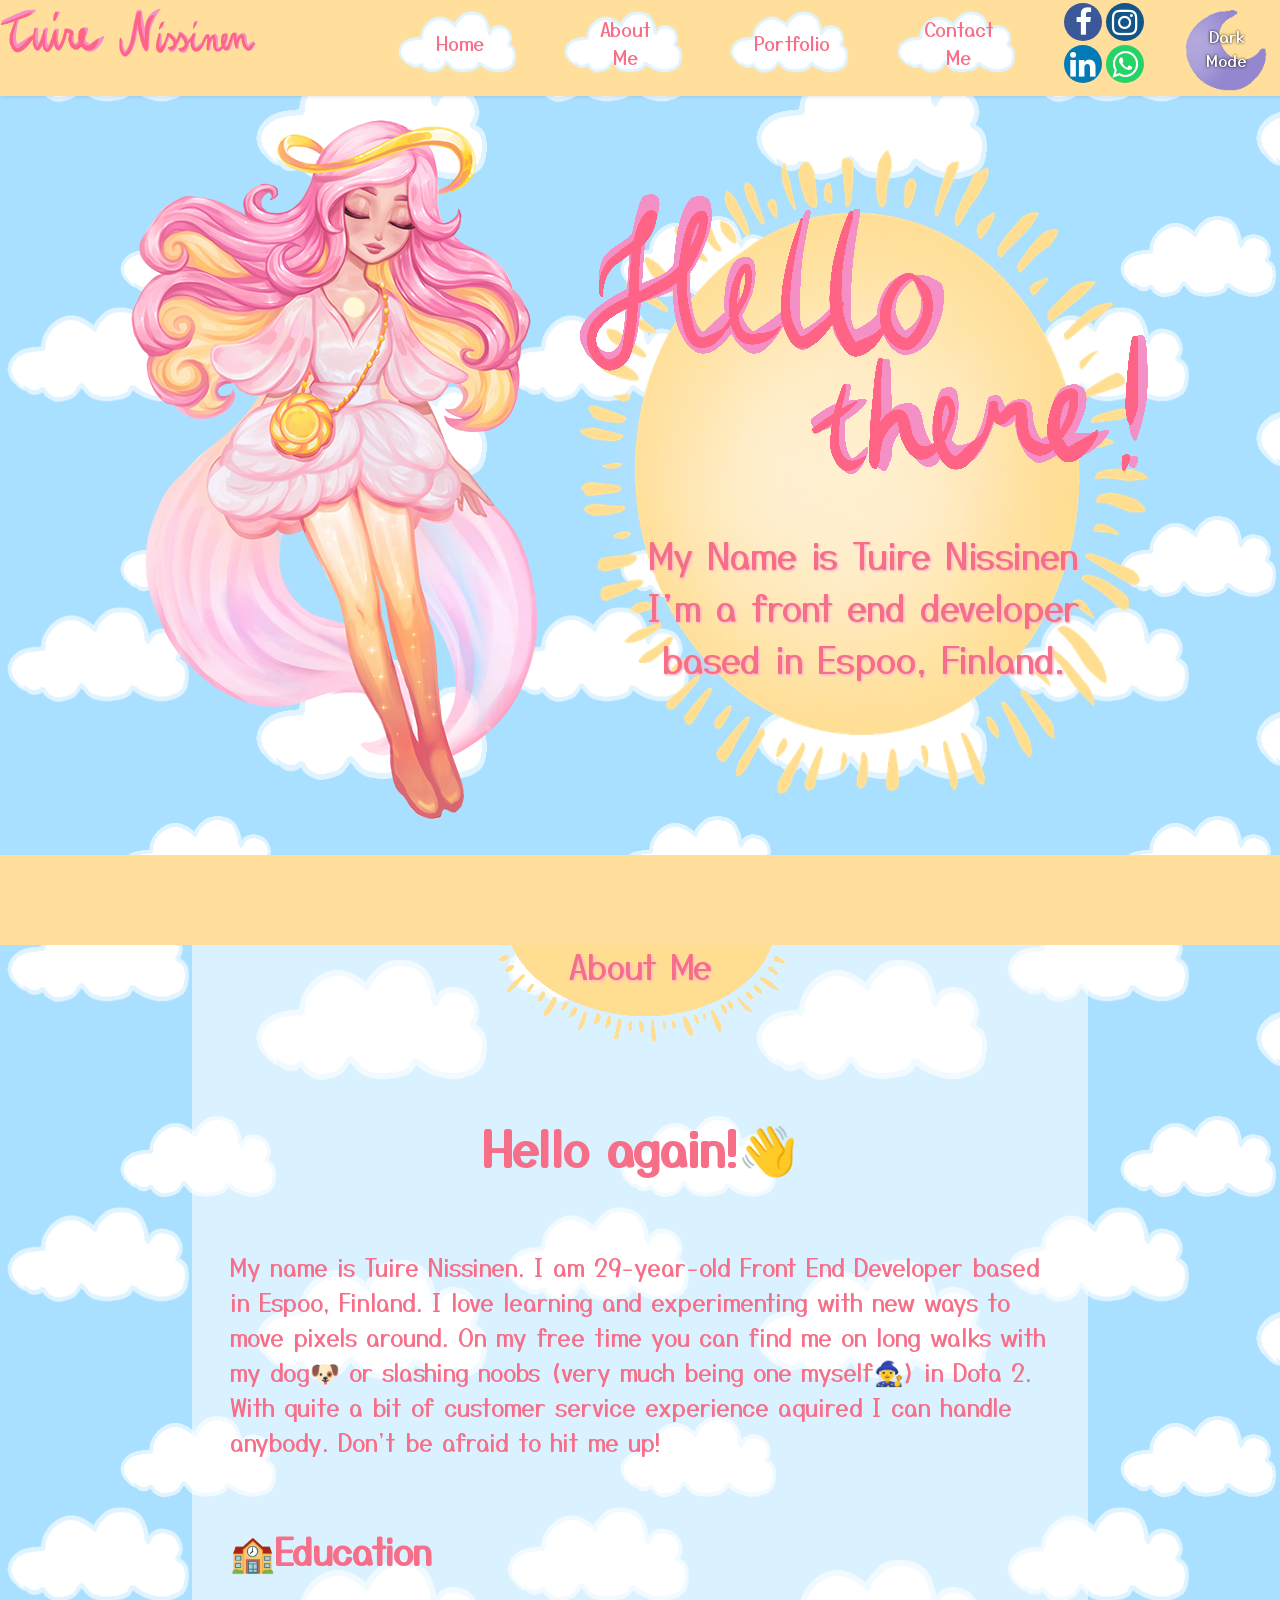
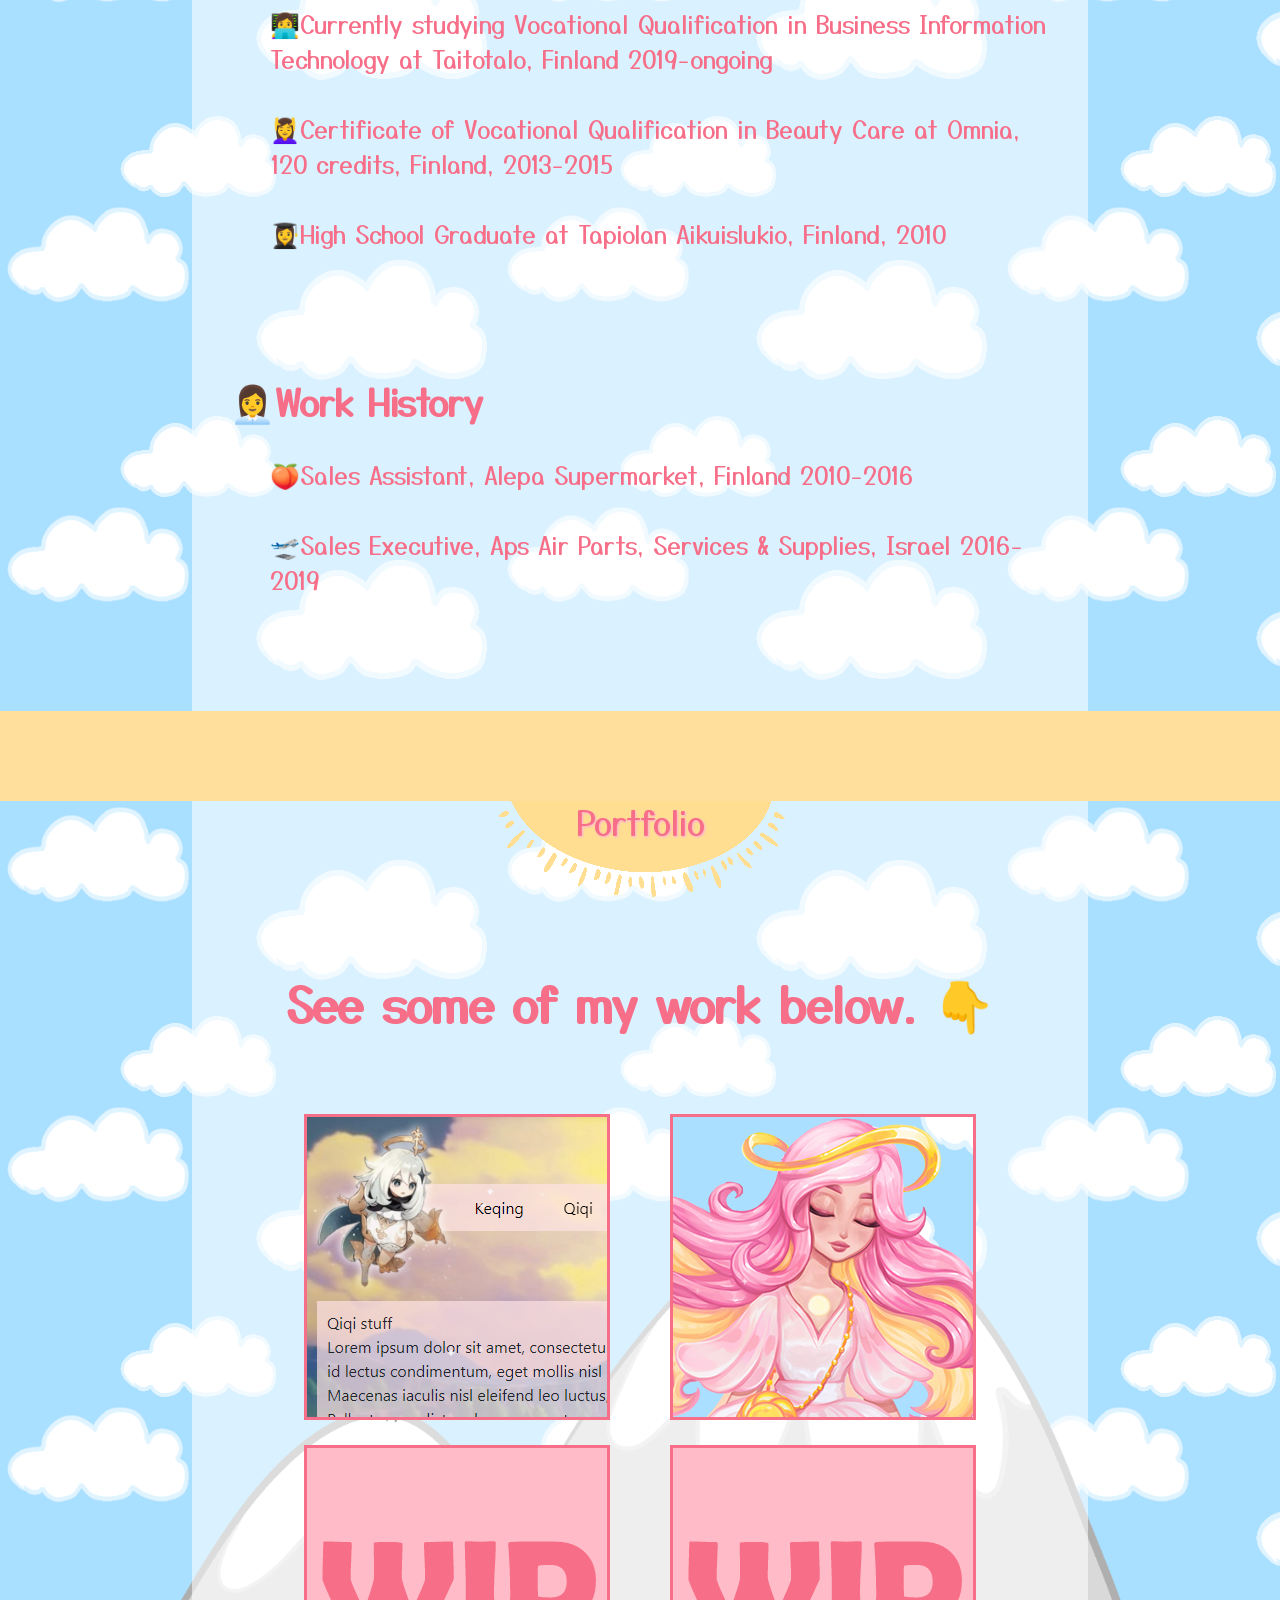
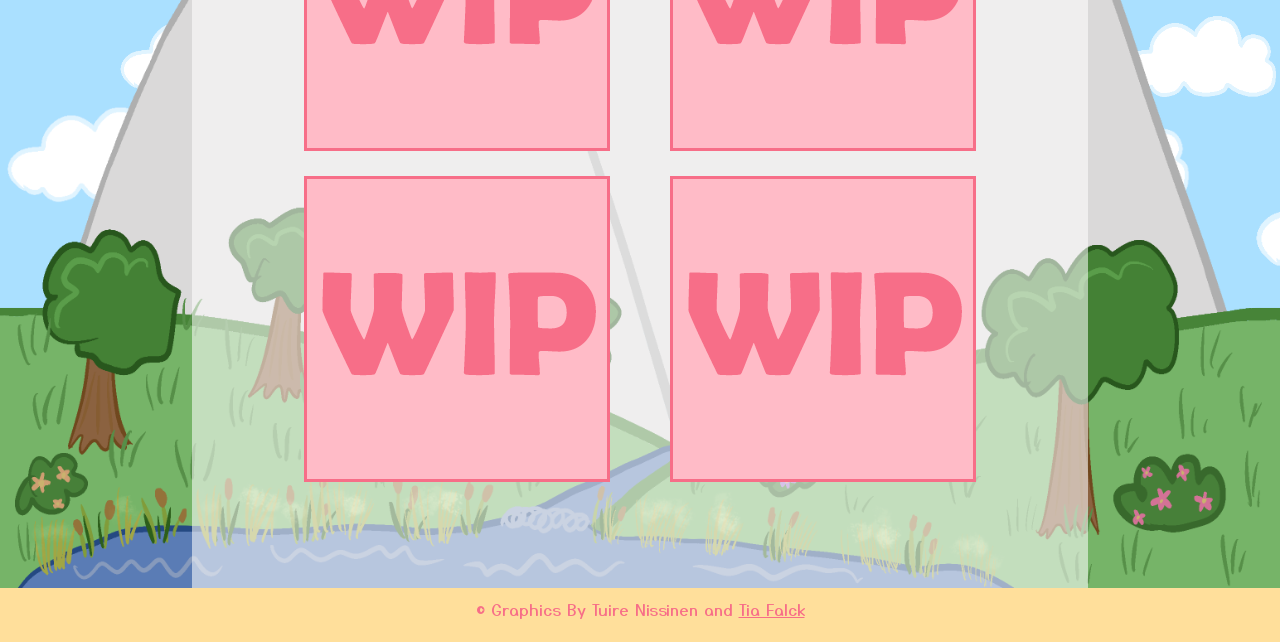
==== commit 6776dac6: "." ====
--- a/index.html
+++ b/index.html
@@ -2,19 +2,23 @@
 <html lang="en">
 <head>
     <title>Tuire Nissinen Portfolio</title>
+    <!--kolmannen osapuolen CSS ja JS -->
     <link rel="preconnect" href="https://fonts.gstatic.com">
     <link href="https://fonts.googleapis.com/css2?family=Yusei+Magic&display=swap" rel="stylesheet">
     <link rel="stylesheet" href="https://cdnjs.cloudflare.com/ajax/libs/font-awesome/4.7.0/css/font-awesome.min.css">
+    <script src="https://alfital1.github.io/RixiStuff/sparkles.js"></script>
+    <!-- minun CSS ja JS-->
     <link rel="stylesheet" href="lightVars.css">
     <link rel="stylesheet" href="main.css">
     <link rel="stylesheet" href="hamburger.css">
-    <script src="https://alfital1.github.io/RixiStuff/sparkles.js"></script>
     <script src="main.js"></script>
+    <!-- Responsiivisuus-->
     <meta name="viewport" content="width=device-width, height=device-height, initial-scale=1.0">
 </head>
 
 <body>
     <div class="websiteContent">
+        <!--Menu-->
         <header class="header">
             <div class="MenuTitle">
                 <img src="images/titleLight.png" alt="Title">
@@ -79,7 +83,7 @@
             </ul>
             
         </header>
-
+        <!--Home osio-->
         <div class="Home">
             <div class="CharacterPic sparkles-always">
                 <img src="images/characterLight.png" alt="Character">
@@ -96,7 +100,7 @@
                 </div>
             </div>
         </div>
-
+        <!--About Me osio-->
         <a id="AboutMe"></a>
         <div class="Divider"></div>
         <div class="AboutMe">
@@ -106,7 +110,7 @@
             </div>
             <div class="ContentHolder">
                 <div class="Content">
-                    <center><h1>Hello again!👋</h1></center>
+                    <center><h1>Hello again!👋</h1></center> 
                     <pre>
                         
 My name is Tuire Nissinen. I am 29-year-old Front End Developer based in Espoo, Finland. I love learning and experimenting with new ways to move pixels around. On my free time you can find me on long walks with my dog🐶 or slashing noobs (very much being one myself🧙‍♀️) in Dota 2. With quite a bit of customer service experience aquired I can handle anybody. Don't be afraid to hit me up!
@@ -119,7 +123,7 @@
                 </div>
             </div>
         </div>
-
+        <!--Porfolio osio-->
         <a id="Portfolio"></a>
         <div class="Divider"></div>
         <div class="Portfolio">
@@ -149,13 +153,14 @@
                 <img src="images/BottompicLight.png" alt="Scenery picture">
             </div>
         </div>
+        <!--Alabaari ja copyrightti-->
         <div class="DividerSmall">
             © Graphics By Tuire Nissinen and <a href="https://www.instagram.com/devilyche/" target="_blank">Tia Falck</a>
         </div>
 
-        <!-- The Modal -->
+        <!--Contact me pop uppi-->
         <div id="myModal" class="modal">
-            <!-- Modal content -->
+            <!-- Contact me sisältö -->
             <form target="_blank" action="https://formsubmit.co/f6f50882507d473a5b1bf310922e50ae " method="POST">
                 <div class="modal-content">
                     <span class="close">&times;</span>
@@ -163,7 +168,7 @@
                         <span>Contact Me</span>
                         <img src="images/CloudLight.png" alt="Cloud">
                     </div>
-
+                    <!--Contact me tiedot-->
                     <div class="InfoContainer">
                         <div class="Info">
                             <input type="text" placeholder="Name" name="Name" />
--- a/lightVars.css
+++ b/lightVars.css
@@ -1,3 +1,4 @@
+/*Variablet light modelle*/
 :root {
     --palette1: #FFDF9B;
     --palette2: #F76E88;
--- a/main.css
+++ b/main.css
@@ -1,8 +1,8 @@
+/*Yleiset säännöt*/
 html {
     scroll-behavior: smooth;
     font-family: 'Yusei Magic', sans-serif;
 }
-
 body {
     background-image: var(--bgWallpaper);
     height: 100vh;
@@ -10,157 +10,43 @@
     padding: 0;
 }
 
+/*Scrollbaari*/
 ::-webkit-scrollbar {
     width: 20px;
 }
-
 ::-webkit-scrollbar-track {
     box-shadow: inset 0 0 5px var(--palette6);
 }
-
 ::-webkit-scrollbar-thumb {
     background: var(--palette3);
 }
-
 ::-webkit-scrollbar-thumb:hover {
     background: var(--palette2); 
 }
 
+/*tällä a tagit, joissa ei ole href atribuuttia, näyttää osoittimen*/
 a {
     cursor: pointer;
 }
 
-.TopMenu {
-    background-color: var(--palette1);
-    width: 100%;
-    height: 10vh;
-    display: flex;
-    justify-content: space-between;
-    position: fixed;
-    top: 0;
-    z-index: 2;
-}
-
-.MenuTitle {
-    height: 100%;
-    padding-left: 1vw;
-}
-
+/*light/dark toggle*/
 .ModeToggle {
     height: 100%;
     display: flex;
     align-items: center;
     justify-content: center;
     padding-right: 1vw;
-}
-
-.Menu {
-    width: 100%;
-    height: 100%;
-    display: flex;
-    justify-content: space-evenly;
-}
-
-.SocialsContainer {
-    display: flex;
-    justify-content: center;
-}
-
-.SocialsContainer a {
-    padding: 4px !important;
-}
-
-.fa-facebook {
-    background: #3B5998;
-    color: white;
-  }
-
-.fa-instagram {
-    background: #125688;
-    color: white;
- }
-
-.fa-linkedin {
-    background: #007bb5;
-    color: white;
-}
-
-.fa-whatsapp {
-    background-color: #25d366;
-    color: white;
-}
-
-.fa {
-    padding: 20px;
-    font-size: 30px;
-    width: 30px;
-    text-align: center;
-    text-decoration: none;
-    border-radius: 50%;
-  }
-
-.fa:hover {
-    opacity: 0.7;
-}
-
-.Home {
-    padding-top: 10vh;
-    display: flex;
-    align-items: center;
-    justify-content: center;
-    height: 85vh;
-    position: relative;
-}
-
-.CharacterPic {
-    padding-right: 3vw;
-}
-
-.MainContent {
-    position: relative;
-}
-
-.Sun {
-    position: absolute;
-    top: 0;
-    left: 0;
-    z-index: -1;
-}
-
-.HelloText {
-    padding-top: 5vh;
-    padding-bottom: 5vh;
-}
-
-.HomeContent {
-    display: flex;
-    justify-content: center;
-    font-size: min(4vw,4vh);
-    color: var(--palette2);
-    text-align: center;
-    height: 30vh;
-    text-shadow: 1px 1px 2px var(--palette3), 1px 1px 2px var(--palette3);   
-}
-
-.ModeToggle {
     float: right;
 }
-
 .ModeToggle a {
     position: relative;
     text-align: center;
     padding-top: 10px;
 }
-
-.menu li {
-    padding-right: 3vw;
-}
-
 .ModeToggle a img{
     max-height: 9vh;
     max-width: 11vw;
 }
-
 .ModeToggle a span {
     position: absolute;
     top: 50%;
@@ -170,22 +56,85 @@
     text-shadow: 0px 0px 3px #000000;
 }
 
-
-.MenuTitle img{
-    padding-top: 1vh;
-    max-height: 9vh;
-    max-width: 20vw;
-    min-width: 200px;
-    float: left;
-}
-
-
+/*sosiaalisen median napit*/
+.SocialsContainer {
+    display: flex;
+    justify-content: center;
+}
+.SocialsContainer a {
+    padding: 4px !important;
+}
+.fa-facebook {
+    background: #3B5998;
+    color: white;
+}
+.fa-instagram {
+    background: #125688;
+    color: white;
+}
+.fa-linkedin {
+    background: #007bb5;
+    color: white;
+}
+.fa-whatsapp {
+    background-color: #25d366;
+    color: white;
+}
+.fa {
+    padding: 20px;
+    font-size: 30px;
+    width: 30px;
+    text-align: center;
+    text-decoration: none;
+    border-radius: 50%;
+}
+.fa:hover {
+    opacity: 0.7;
+}
+
+/*Sivuston Home-osio*/
+.Home {
+    padding-top: 10vh;
+    display: flex;
+    align-items: center;
+    justify-content: center;
+    height: 85vh;
+    position: relative;
+}
+.CharacterPic {
+    padding-right: 3vw;
+}
+.MainContent {
+    position: relative;
+}
+.Sun {
+    position: absolute;
+    top: 0;
+    left: 0;
+    z-index: -1;
+}
+.HelloText {
+    padding-top: 5vh;
+    padding-bottom: 5vh;
+}
+.HomeContent {
+    display: flex;
+    justify-content: center;
+    font-size: min(4vw,4vh);
+    color: var(--palette2);
+    text-align: center;
+    height: 30vh;
+    text-shadow: 1px 1px 2px var(--palette3), 1px 1px 2px var(--palette3);   
+}
+
+/*Sivujen välinjakaja*/
 .Divider {
     width: 100%;
     height: 10vh;
     background-color: var(--palette1);
 }
 
+/*Pieni välinjakaja sivuston loppuun, sisällä myös copyrightit*/
 .DividerSmall {
     width: 100%;
     height: 5vh;
@@ -194,36 +143,20 @@
     text-align: center;
     padding-top: 1vh;
 }
-
 .DividerSmall a{
     color: inherit;
 }
 
-.AboutMe {
-    position: relative;
-    min-height: 85vh;
-    display: flex;
-    justify-content: center;
-}
-
-.Portfolio {
-    position: relative;
-    min-height: 85vh;
-    display: flex;
-    justify-content: center;
-}
-
+/*puolikas aurinko/kuu about me ja portfolio osion yllä*/
 .HalfSunContainerTop {
     position: absolute;
     top: 0;
     z-index: 1;
 }
-
 .HalfSunContainerTop img {
     vertical-align: top;
     transform: rotate(180deg);
 }
-
 .HalfSunContainerTop span{
     position: absolute;
     top: 20%;
@@ -234,38 +167,63 @@
     text-shadow: 1px 1px 2px var(--palette3), 1px 1px 2px var(--palette3);
 }
 
+/*Sivuston About Me-osio*/
+.AboutMe {
+    position: relative;
+    min-height: 85vh;
+    display: flex;
+    justify-content: center;
+}
+pre {
+    white-space: pre-wrap;       /* Since CSS 2.1 */
+    white-space: -moz-pre-wrap;  /* Mozilla, since 1999 */
+    white-space: -pre-wrap;      /* Opera 4-6 */
+    white-space: -o-pre-wrap;    /* Opera 7 */
+    word-wrap: break-word;       /* Internet Explorer 5.5+ */
+    font-family: inherit;
+}
+.UlStyle {
+    list-style: none;
+}
+
+/*Sivuston Portfolio-osio*/
+.Portfolio {
+    position: relative;
+    min-height: 85vh;
+    display: flex;
+    justify-content: center;
+}
+.PortfolioImg {
+    display: flex;
+    justify-content: center;
+    align-items: center;
+    flex-wrap: wrap;
+    text-align: center;
+}
+.PortfolioImg img {
+    margin: 1vh 2vw;
+    width: unset;
+    height: unset;
+    border: 3px solid var(--palette2);
+}
+.PortfolioImg img:hover {
+    opacity: 0.5;
+}
+
+/*About me ja Portfolion sisältö osio*/
 .ContentHolder {
     min-height: 85vh;
     width: 70vw;
     background-color: var(--palette6op);
     overflow: auto;
 }
-
 .Content {
     padding: 15vh 3vw 10vh 3vw;
     color: var(--palette2);
     font-size: 1.5rem;
 }
 
-.PortfolioImg {
-    display: flex;
-    justify-content: center;
-    align-items: center;
-    flex-wrap: wrap;
-    text-align: center;
-}
-
-.PortfolioImg img {
-    margin: 1vh 2vw;
-    width: unset;
-    height: unset;
-    border: 3px solid var(--palette2);
-}
-
-.PortfolioImg img:hover {
-    opacity: 0.5;
-}
-
+/*Maisemakuva*/
 .BottomImg img{
     height: initial;
     width: 100%;
@@ -275,11 +233,12 @@
     z-index: -1;
 }
 
-/* The Modal (background) */
+/* Contact me (tausta) */
 .modal {
   display: none; /* Hidden by default */
   position: fixed; /* Stay in place */
   z-index: 3; /* Sit on top */
+  -webkit-transform: translate3d(0,0,0);
   padding-top: 100px; /* Location of the box */
   left: 0;
   top: 0;
@@ -290,7 +249,7 @@
   background-color: rgba(0,0,0,0.4); /* Black w/ opacity */
 }
 
-/* Modal Content */
+/* Contact me sisältö */
 .modal-content {
     position: relative;
     background-color: var(--palette4);
@@ -311,7 +270,7 @@
     animation-duration: 0.4s
 }
 
-/* Add Animation */
+/* Lisää animaation contact me pop uppiin */
 @-webkit-keyframes animatetop {
   from {top:-300px; opacity:0} 
   to {top:0; opacity:1}
@@ -322,7 +281,7 @@
   to {top:0; opacity:1}
 }
 
-/* The Close Button */
+/* Sulkee contact me pop upin */
 .close {
   color: white;
   font-size: 28px;
@@ -333,7 +292,6 @@
   padding-right: 1vw;
   z-index: 3;
 }
-
 .close:hover,
 .close:focus {
   color: var(--palette2);
@@ -341,19 +299,13 @@
   cursor: pointer;
 }
 
-.character {
-    opacity: 0.3;
-    position: absolute;
-    z-index: 0;
-}
-
+/*Contact me otsikko*/
 .CloudContainer {
     z-index: 2;
     position: relative;
     height: 10vh;
     text-align: center;
 }
-
 .CloudContainer span {
     left: 50%;
     top: 35%;
@@ -363,7 +315,6 @@
     z-index: 1;
     font-size: 2rem;
 }
-
 .CloudContainer img {
     left: 50%;
     top: 30%;
@@ -373,12 +324,12 @@
     position: absolute;
 }
 
+/*Contact me tiedot*/
 .InfoContainer {
     display: flex;
     justify-content: space-evenly;
     height: 30vh;
 }
-
 .Info {
     width: 30vw;
     height: 100%;
@@ -386,7 +337,6 @@
     flex-direction: column;
     justify-content: space-between;
 }
-
 .Info input {
     height: 5vh;
     color: var(--palette2);
@@ -394,21 +344,16 @@
     font-size: 2em;
     background-color: var(--palette6);
 }
-
 ::placeholder { /* Chrome, Firefox, Opera, Safari 10.1+ */
     color: var(--palette2);
     opacity: 1; /* Firefox */
 }
-  
 :-ms-input-placeholder { /* Internet Explorer 10-11 */
     color: var(--palette2);
 }
-
 ::-ms-input-placeholder { /* Microsoft Edge */
     color: var(--palette2);
 }
-
-
 .Info textarea {
     resize: none;
     height: 100%;
@@ -418,11 +363,11 @@
     background-color: var(--palette6);
 }
 
+/*Contact me napit*/
 .ButtonsContainer {
     display: flex;
     justify-content: space-evenly;
 }
-
 .ButtonsContainer button {
     height: 5vh;
     color: var(--palette2);
@@ -431,11 +376,13 @@
     background-color: var(--palette6);
 }
 
+/*Tekee kuvista responsiiviset*/
 img {
     width: 100%;
     height: 100%;
 }
 
+/*Responsiivisuus pienille laitteille*/
 @media (max-width: 70em) {
     .CharacterPic {
         display: none;
@@ -449,17 +396,4 @@
     .HomeContent {
         font-size: min(6vw,6vh);
     }
-}
-
-pre {
-    white-space: pre-wrap;       /* Since CSS 2.1 */
-    white-space: -moz-pre-wrap;  /* Mozilla, since 1999 */
-    white-space: -pre-wrap;      /* Opera 4-6 */
-    white-space: -o-pre-wrap;    /* Opera 7 */
-    word-wrap: break-word;       /* Internet Explorer 5.5+ */
-    font-family: inherit;
-}
-
-.UlStyle {
-    list-style: none;
 }
--- a/hamburger.css
+++ b/hamburger.css
@@ -1,5 +1,6 @@
-/* header */
-  
+/*Hamburger menu koodi w3schoolista, muokkasin sitä omien tarpeiden mukaan*/
+
+/*Nettisivun menu, pysyy paikallaan scrollattaessa*/
   .header {
     background-color: var(--palette1);
     box-shadow: 1px 1px 4px 0 rgba(0,0,0,.1);
@@ -7,7 +8,8 @@
     width: 100%;
     z-index: 3;
   }
-  
+
+  /*Menun sisältö*/
   .header ul {
     margin: 0;
     padding: 0;
@@ -34,17 +36,15 @@
     padding: 10px 20px;
     text-decoration: none;
   }
-  
-  /* menu */
-  
+    
+  /*Burgermenun avaamisanimaatio*/
   .header .menu {
     clear: both;
     max-height: 0;
     transition: max-height .2s ease-out;
   }
   
-  /* menu icon */
-  
+  /* Hamburger menun ikonin paikka */
   .header .menu-icon {
     cursor: pointer;
     display: inline-block;
@@ -53,7 +53,6 @@
     position: relative;
     user-select: none;
   }
-  
   .header .menu-icon .navicon {
     background: var(--palette3);
     display: block;
@@ -62,7 +61,7 @@
     transition: background .2s ease-out;
     width: 18px;
   }
-  
+  /*Hamburger menun ikonin piirtäminen*/
   .header .menu-icon .navicon:before,
   .header .menu-icon .navicon:after {
     background: var(--palette3);
@@ -82,35 +81,65 @@
     top: -5px;
   }
   
-  /* menu btn */
-  
+  /* checkboxin piilottaminen */
   .header .menu-btn {
     display: none;
   }
-  
   .header .menu-btn:checked ~ .menu {
     max-height: 100vh;
   }
   
+  /*Burgermenun transformaatio X:ksi käyttämällä checkbox trikkiä*/
   .header .menu-btn:checked ~ .menu-icon .navicon {
     background: transparent;
   }
-  
   .header .menu-btn:checked ~ .menu-icon .navicon:before {
     transform: rotate(-45deg);
   }
-  
   .header .menu-btn:checked ~ .menu-icon .navicon:after {
     transform: rotate(45deg);
   }
-  
   .header .menu-btn:checked ~ .menu-icon:not(.steps) .navicon:before,
   .header .menu-btn:checked ~ .menu-icon:not(.steps) .navicon:after {
     top: 0;
   }
   
+  
+
+/*Muokkaukset, jotta menu toimii minun sivulla*/
+.menu {
+  display: flex;
+  align-items: center;
+}
+.menu a {
+    position: relative;
+    text-align: center;
+}
+.menu a img{
+    max-width: 10vw;
+}
+.menu a span{
+    position: absolute;
+    top: 50%;
+    left: 50%;
+    transform: translate(-50%, -50%);
+    color: var(--palette2);
+    font-size: 1.2rem;
+}
+.menu li {
+  padding-right: 3vw;
+}
+
+.MenuTitle img{
+  padding-top: 1vh;
+  max-height: 9vh;
+  max-width: 20vw;
+  min-width: 200px;
+  float: left;
+}
+
+/*Responsiivisuus suuremmille laitteille*/
   /* 70em = 1120px */
-  
   @media (min-width: 70em) {
     .header li {
       float: left;
@@ -127,33 +156,11 @@
       display: none;
     }
   }
-
-.menu {
-  display: flex;
-  align-items: center;
-}
-  
-.menu a {
-    position: relative;
-    text-align: center;
-}
-
-.menu a img{
-    max-width: 10vw;
-}
-
-.menu a span{
-    position: absolute;
-    top: 50%;
-    left: 50%;
-    transform: translate(-50%, -50%);
-    color: var(--palette2);
-    font-size: 1.2rem;
-
-}
-@media (max-width: 70em) {
+  /*Responsiivisuus pienemmille laitteille*/
+  /* 70em = 1120px */
+  @media (max-width: 70em) {
     .menu a img {
-        max-width: 20vw;
+        max-width: 25vw;
     }
 
     .menu {
